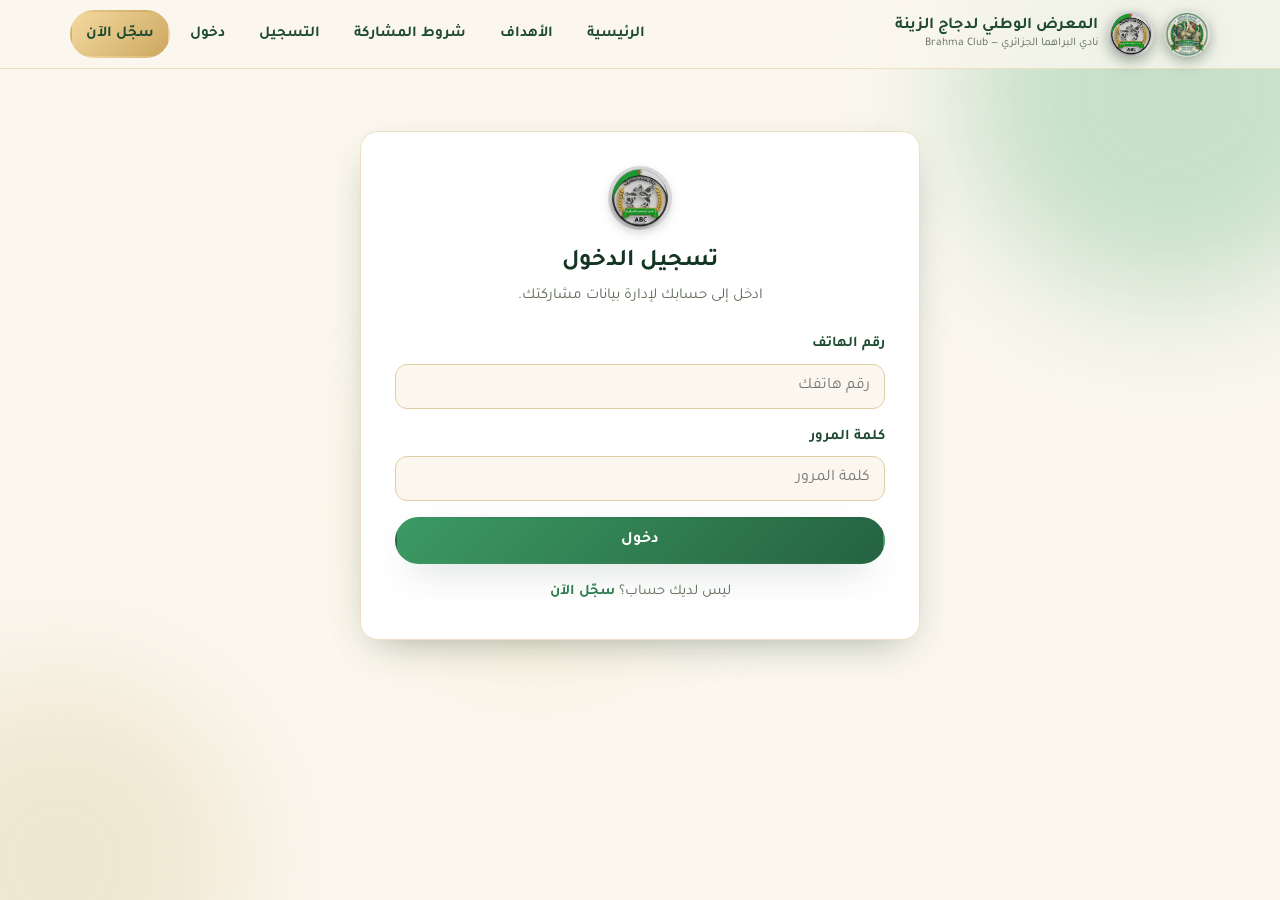
==== admin.html @ 7e458c71 "Add Brahma logo to header (both logos); admin panel to manage multiple admins Header now shows exhib" ====
<!DOCTYPE html>
<html lang="ar" dir="rtl">
<head>
  <meta charset="UTF-8" />
  <meta name="viewport" content="width=device-width, initial-scale=1.0" />
  <title>لوحة الإدارة — المعرض الوطني لدجاج الزينة</title>
  <link rel="icon" href="assets/img/exhibition-logo.jpg" />
  <link rel="preconnect" href="https://fonts.googleapis.com" />
  <link href="https://fonts.googleapis.com/css2?family=Cairo:wght@400;600;700;800&family=Tajawal:wght@400;500;700;800&display=swap" rel="stylesheet" />
  <link rel="stylesheet" href="assets/css/style.css" />
  <style>
    .modal-bg{position:fixed;inset:0;background:rgba(20,53,36,.5);backdrop-filter:blur(4px);display:none;place-items:center;z-index:100;padding:18px}
    .modal-bg.open{display:grid}
    .modal{background:#fff;border-radius:var(--radius);max-width:640px;width:100%;max-height:92vh;overflow:auto;padding:28px;animation:pop .3s ease}
    .modal h3{color:var(--green-800);margin-bottom:16px}
    .modal-actions{display:flex;gap:10px;justify-content:flex-start;margin-top:18px}
    .actions-cell{display:flex;gap:6px}
  </style>
</head>
<body>
  <div class="bg-decor"><span class="blob b1"></span><span class="blob b2"></span><span class="blob b3"></span></div>

  <header class="site-header">
    <div class="container nav">
      <a class="brand" href="index.html">
        <img src="assets/img/exhibition-logo.jpg" onerror="this.onerror=null;this.src=&#39;assets/img/exhibition-logo.jpg&#39;" alt="شعار المعرض" />
        <img src="assets/img/brahma-logo.jpg" onerror="this.onerror=null;this.src=&#39;assets/img/brahma-logo.jpg&#39;" alt="شعار نادي البراهما" />
        <span class="titles"><b>لوحة إدارة المعرض</b><span>نادي البراهما الجزائري — Admin</span></span>
      </a>
      <button class="nav-toggle" aria-label="القائمة" data-icon="menu"></button>
      <nav class="nav-links">
        <a href="index.html">الموقع</a>
        <a href="#" id="logoutBtn">خروج</a>
      </nav>
    </div>
  </header>

  <section class="page-hero">
    <div class="container">
      <h1>لوحة تحكّم الإدارة</h1>
      <p>إحصائيات المعرض وإدارة المشاركين — المعرض الوطني لدجاج الزينة</p>
    </div>
  </section>

  <section class="sec">
    <div class="container">
      <div id="loading" class="center"><div class="spinner"></div></div>

      <div id="content" class="hidden">
        <!-- STATS -->
        <div class="stat-grid">
          <div class="stat"><span class="ic" data-icon="users"></span><b id="tParticipants">0</b><span>إجمالي المشاركين</span></div>
          <div class="stat"><span class="ic" data-icon="feather"></span><b id="tBirds">0</b><span>إجمالي الطيور</span></div>
          <div class="stat"><span class="ic" data-icon="package"></span><b id="tCages">0</b><span>إجمالي الأقفاص</span></div>
          <div class="stat"><span class="ic" data-icon="mappin"></span><b id="tWilayas">0</b><span>ولايات مشاركة</span></div>
        </div>

        <!-- ANALYTICS -->
        <div class="stat-grid">
          <div class="stat"><span class="ic" data-icon="dna"></span><b id="aBreeds">0</b><span>عدد السلالات</span></div>
          <div class="stat"><span class="ic" data-icon="star"></span><b id="aTop" style="font-size:1.25rem">—</b><span>السلالة الأكثر</span></div>
          <div class="stat"><span class="ic" data-icon="trending"></span><b id="aAvgBirds">0</b><span>متوسط الطيور / مشارك</span></div>
          <div class="stat"><span class="ic" data-icon="shuffle"></span><b id="aMulti">0</b><span>مشاركون بعدّة سلالات</span></div>
        </div>

        <!-- BY BREED -->
        <div class="panel">
          <h3><span data-icon="dna"></span> تحليلات حسب السلالة</h3>
          <div class="table-wrap">
            <table>
              <thead><tr><th>السلالة</th><th>المشاركون</th><th>الطيور</th><th>الأقفاص</th><th style="width:30%">نسبة الطيور</th></tr></thead>
              <tbody id="breedStats"></tbody>
            </table>
          </div>
        </div>

        <!-- BREED MANAGEMENT -->
        <div class="panel">
          <h3><span data-icon="clipboard"></span> إدارة قائمة السلالات</h3>
          <p style="color:var(--muted);font-size:.9rem;margin-bottom:12px">السلالات التي تظهر للمشاركين في صفحة التسجيل.</p>
          <div class="alert error" id="breedAlert"></div>
          <div class="toolbar">
            <input id="newBreed" placeholder="اسم سلالة جديدة..." style="flex:1;min-width:200px" />
            <button class="btn btn-primary btn-sm" id="addBreedBtn"><span data-icon="plus"></span> إضافة سلالة</button>
          </div>
          <div class="breed-chips" id="breedChips"></div>
        </div>

        <!-- ADMIN MANAGEMENT -->
        <div class="panel">
          <h3><span data-icon="users"></span> إدارة المدراء</h3>
          <p style="color:var(--muted);font-size:.9rem;margin-bottom:12px">إضافة مدراء جدد يمكنهم الدخول إلى لوحة الإدارة، وتعديل بياناتهم أو حذفهم.</p>
          <div class="alert error" id="adminAlert"></div>
          <div class="table-wrap">
            <table>
              <thead><tr><th>الاسم</th><th>رقم الهاتف</th><th>النوع</th><th>إجراءات</th></tr></thead>
              <tbody id="adminsBody"></tbody>
            </table>
          </div>
          <h4 style="margin:18px 0 10px;color:var(--green-800)">إضافة مدير جديد</h4>
          <div class="row-2">
            <div class="field"><label>الاسم الكامل</label><input id="naName" placeholder="اسم المدير" /></div>
            <div class="field"><label>رقم الهاتف</label><input id="naPhone" inputmode="tel" placeholder="رقم الهاتف" /></div>
          </div>
          <div class="field"><label>كلمة المرور</label><input id="naPass" type="password" placeholder="6 أحرف على الأقل" /></div>
          <button class="btn btn-primary btn-sm" id="addAdminBtn"><span data-icon="plus"></span> إضافة مدير</button>
        </div>

        <!-- BY WILAYA -->
        <div class="panel">
          <h3><span data-icon="barchart"></span> الإحصائيات حسب الولاية</h3>
          <div class="table-wrap">
            <table>
              <thead><tr><th>الولاية</th><th>المشاركون</th><th>الطيور</th><th>الأقفاص</th><th style="width:30%">النسبة</th></tr></thead>
              <tbody id="wilayaStats"></tbody>
            </table>
          </div>
        </div>

        <!-- PARTICIPANTS -->
        <div class="panel">
          <h3><span data-icon="folder"></span> إدارة المشاركين</h3>
          <div class="toolbar">
            <input id="search" placeholder="بحث بالاسم أو الهاتف..." style="flex:1;min-width:180px" />
            <select id="wilayaFilter"><option value="">كل الولايات</option></select>
            <select id="breedFilter"><option value="">كل السلالات</option></select>
            <button class="btn btn-ghost btn-sm" id="exportBtn"><span data-icon="download"></span> تصدير CSV</button>
          </div>
          <div class="table-wrap">
            <table>
              <thead><tr>
                <th>#</th><th>الاسم</th><th>الهاتف</th><th>الولاية</th><th>البلدية</th>
                <th>الطيور</th><th>الأقفاص</th><th>السلالة</th><th>التاريخ</th><th>إجراءات</th>
              </tr></thead>
              <tbody id="usersBody"></tbody>
            </table>
          </div>
          <p id="emptyMsg" class="center muted hidden mt" style="color:var(--muted)">لا يوجد مشاركون بعد.</p>
          <div class="pager" id="pager"></div>
        </div>
      </div>
    </div>
  </section>

  <!-- EDIT MODAL -->
  <div class="modal-bg" id="modalBg">
    <div class="modal">
      <h3>تعديل بيانات المشارك</h3>
      <div class="alert error" id="modalAlert"></div>
      <form id="editForm">
        <input type="hidden" name="id" />
        <div class="row-2">
          <div class="field"><label>الاسم الكامل</label><input name="fullName" required /></div>
          <div class="field"><label>رقم الهاتف</label><input name="phone" required /></div>
        </div>
        <div class="field"><label>البريد الإلكتروني</label><input name="email" type="email" /></div>
        <div class="row-2">
          <div class="field"><label>الولاية</label><select name="wilaya" id="mWilaya" required></select></div>
          <div class="field"><label>البلدية</label><select name="baladya" id="mBaladya" required></select></div>
        </div>
        <div class="field">
          <label>السلالات وعدد الطيور والأقفاص</label>
          <div class="breeds-box" id="mBreedsBox"></div>
          <button type="button" class="add-breed" id="mAddBreed"><span data-icon="plus"></span> إضافة سلالة</button>
        </div>
        <div class="field"><label>ملاحظات</label><textarea name="notes"></textarea></div>
        <div class="modal-actions">
          <button class="btn btn-primary" type="submit">حفظ</button>
          <button class="btn btn-ghost" type="button" id="closeModal">إلغاء</button>
        </div>
      </form>
    </div>
  </div>

  <!-- EDIT ADMIN MODAL -->
  <div class="modal-bg" id="adminModalBg">
    <div class="modal">
      <h3>تعديل بيانات المدير</h3>
      <div class="alert error" id="adminModalAlert"></div>
      <form id="adminEditForm">
        <input type="hidden" name="id" />
        <div class="field"><label>الاسم الكامل</label><input name="fullName" required /></div>
        <div class="field"><label>رقم الهاتف</label><input name="phone" required /></div>
        <div class="field"><label>كلمة مرور جديدة (اتركها فارغة للإبقاء على الحالية)</label><input name="password" type="password" placeholder="••••••" /></div>
        <div class="modal-actions">
          <button class="btn btn-primary" type="submit">حفظ</button>
          <button class="btn btn-ghost" type="button" id="closeAdminModal">إلغاء</button>
        </div>
      </form>
    </div>
  </div>

  <script src="assets/js/config.js"></script>
  <script src="assets/js/data.js"></script>
  <script src="assets/js/icons.js"></script>
  <script src="assets/js/main.js"></script>
  <script src="assets/js/admin.js"></script>
</body>
</html>
---- assets/css/style.css ----
/* =========================================================================
   المعرض الوطني لدجاج الزينة — Brahma Club Algeria
   Theme: green & beige, animated, RTL Arabic.
   ========================================================================= */
:root{
  --green-900:#143524;
  --green-800:#1d4a30;
  --green-700:#256241;
  --green-600:#2f7d4f;
  --green-500:#3c9a63;
  --green-300:#7bbf95;
  --beige-50:#fbf7ee;
  --beige-100:#f5ecd8;
  --beige-200:#ece0c4;
  --beige-300:#e0cfa6;
  --gold:#cda860;
  --gold-light:#f3d9a0;
  --ink:#26331f;
  --muted:#5e6b56;
  --white:#ffffff;
  --danger:#c0492f;
  --shadow:0 14px 40px -18px rgba(20,53,36,.45);
  --radius:18px;
  --radius-sm:12px;
  --maxw:1180px;
  --font:"Tajawal","Cairo",system-ui,"Segoe UI",sans-serif;
}

*{box-sizing:border-box;margin:0;padding:0}
html{scroll-behavior:smooth}
body{
  font-family:var(--font);
  color:var(--ink);
  background:var(--beige-50);
  direction:rtl;
  line-height:1.7;
  overflow-x:hidden;
}
a{color:inherit;text-decoration:none}
img,svg{max-width:100%;display:block}
.container{width:100%;max-width:var(--maxw);margin-inline:auto;padding-inline:20px}
section{position:relative}

/* ---- decorative animated background blobs ---- */
.bg-decor{position:fixed;inset:0;z-index:-1;overflow:hidden;pointer-events:none}
.blob{position:absolute;border-radius:50%;filter:blur(60px);opacity:.4;animation:float 18s ease-in-out infinite}
.blob.b1{width:420px;height:420px;background:var(--green-300);top:-120px;right:-100px}
.blob.b2{width:360px;height:360px;background:var(--beige-300);bottom:-140px;left:-120px;animation-delay:-6s}
.blob.b3{width:300px;height:300px;background:var(--gold-light);top:40%;left:30%;animation-delay:-11s;opacity:.25}
@keyframes float{0%,100%{transform:translateY(0) translateX(0) scale(1)}50%{transform:translateY(-40px) translateX(25px) scale(1.08)}}

/* ---------- Header / Nav ---------- */
.site-header{position:sticky;top:0;z-index:50;background:rgba(251,247,238,.82);backdrop-filter:blur(12px);border-bottom:1px solid var(--beige-200)}
.nav{display:flex;align-items:center;justify-content:space-between;gap:18px;padding-block:10px}
.brand{display:flex;align-items:center;gap:10px}
.brand img{width:46px;height:46px;filter:drop-shadow(0 4px 8px rgba(20,53,36,.25))}
.brand .titles{display:flex;flex-direction:column;line-height:1.2}
.brand .titles b{font-size:1.02rem;color:var(--green-800)}
.brand .titles span{font-size:.72rem;color:var(--muted)}
.nav-links{display:flex;align-items:center;gap:6px}
.nav-links a{padding:9px 14px;border-radius:999px;font-weight:600;font-size:.95rem;color:var(--green-800);transition:.25s}
.nav-links a:hover{background:var(--beige-100);color:var(--green-600)}
.nav-links a.active{background:var(--green-600);color:#fff}
.nav-toggle{display:none;background:none;border:0;cursor:pointer;font-size:1.7rem;color:var(--green-800)}

/* ---------- Logo images (square JPGs rendered as clean circles) ---------- */
.brand img,.hero-logos img,.form-head img,.hero-card .big-logo{
  border-radius:50%;background:#fff;object-fit:cover;aspect-ratio:1/1;
  box-shadow:0 4px 14px -6px rgba(20,53,36,.45)
}
.hero-card .big-logo{box-shadow:0 8px 24px -8px rgba(0,0,0,.5)}

/* ---------- Icons (inline SVG) ---------- */
.svg-ic{display:inline-block;vertical-align:-0.14em;flex:0 0 auto}
.card .ic .svg-ic,.stat .ic .svg-ic{width:1.15em;height:1.15em}
.panel h3{gap:8px}
.panel h3 .svg-ic{color:var(--green-600)}

/* ---------- Buttons ---------- */
.btn{display:inline-flex;align-items:center;justify-content:center;gap:8px;padding:12px 24px;border-radius:999px;font-weight:700;font-family:inherit;font-size:1rem;cursor:pointer;border:2px solid transparent;transition:transform .2s,box-shadow .2s,background .2s}
.btn:hover{transform:translateY(-2px)}
.btn-primary{background:linear-gradient(135deg,var(--green-500),var(--green-700));color:#fff;box-shadow:var(--shadow)}
.btn-primary:hover{box-shadow:0 18px 40px -14px rgba(20,53,36,.6)}
.btn-gold{background:linear-gradient(135deg,var(--gold-light),var(--gold));color:var(--green-900)}
.btn-ghost{background:transparent;border-color:var(--green-600);color:var(--green-700)}
.btn-ghost:hover{background:var(--green-600);color:#fff}
.btn-danger{background:var(--danger);color:#fff}
.btn-sm{padding:7px 14px;font-size:.85rem}
.btn-block{width:100%}

/* ---------- Hero ---------- */
.hero{padding:64px 0 48px;position:relative}
.hero-grid{display:grid;grid-template-columns:1.1fr .9fr;gap:40px;align-items:center}
.hero-logos{display:flex;gap:18px;margin-bottom:22px}
.hero-logos img{width:78px;height:78px;animation:pop .8s ease both}
.hero-logos img:nth-child(2){animation-delay:.15s}
.eyebrow{display:inline-block;background:var(--beige-100);color:var(--green-700);padding:6px 16px;border-radius:999px;font-weight:700;font-size:.85rem;border:1px solid var(--beige-300);margin-bottom:14px}
.hero h1{font-size:clamp(1.9rem,4vw,3rem);line-height:1.25;color:var(--green-900);margin-bottom:16px}
.hero h1 .hl{background:linear-gradient(120deg,var(--gold),var(--green-600));-webkit-background-clip:text;background-clip:text;color:transparent}
.hero p.lead{font-size:1.12rem;color:var(--muted);max-width:46ch;margin-bottom:26px}
.hero-cta{display:flex;gap:14px;flex-wrap:wrap}
.hero-visual{position:relative;display:grid;place-items:center}
.hero-card{background:linear-gradient(160deg,var(--green-700),var(--green-900));border-radius:28px;padding:34px;color:#fff;box-shadow:var(--shadow);width:100%;position:relative;overflow:hidden;animation:pop 1s ease both}
.hero-card::after{content:"";position:absolute;width:220px;height:220px;background:radial-gradient(circle,var(--gold-light),transparent 65%);opacity:.3;top:-60px;left:-40px}
.hero-card .big-logo{width:120px;height:120px;margin:0 auto 18px;animation:spin-slow 26s linear infinite}
.hero-card h3{text-align:center;font-size:1.3rem;margin-bottom:6px}
.hero-card p{text-align:center;color:var(--beige-200);font-size:.95rem}
.hero-stats{display:flex;justify-content:space-around;margin-top:22px;border-top:1px solid rgba(255,255,255,.15);padding-top:18px}
.hero-stats div{text-align:center}
.hero-stats b{display:block;font-size:1.5rem;color:var(--gold-light)}
.hero-stats span{font-size:.78rem;color:var(--beige-200)}
@keyframes pop{from{opacity:0;transform:translateY(24px) scale(.96)}to{opacity:1;transform:none}}
@keyframes spin-slow{to{transform:rotate(360deg)}}

/* ---------- Section heading ---------- */
.sec{padding:62px 0}
.sec-head{text-align:center;max-width:680px;margin:0 auto 42px}
.sec-head .kicker{color:var(--gold);font-weight:700;letter-spacing:1px;font-size:.85rem;text-transform:uppercase}
.sec-head h2{font-size:clamp(1.6rem,3vw,2.3rem);color:var(--green-900);margin:8px 0 12px}
.sec-head p{color:var(--muted)}
.sec.alt{background:linear-gradient(180deg,var(--beige-100),var(--beige-50))}

/* ---------- Cards / goals ---------- */
.grid{display:grid;gap:22px}
.grid-3{grid-template-columns:repeat(3,1fr)}
.grid-2{grid-template-columns:repeat(2,1fr)}
.card{background:#fff;border:1px solid var(--beige-200);border-radius:var(--radius);padding:26px;box-shadow:0 8px 24px -16px rgba(20,53,36,.4);transition:transform .3s,box-shadow .3s;position:relative;overflow:hidden}
.card:hover{transform:translateY(-6px);box-shadow:var(--shadow)}
.card .num{position:absolute;top:14px;left:18px;font-size:3rem;font-weight:800;color:var(--beige-200);line-height:1}
.card .ic{width:54px;height:54px;border-radius:14px;display:grid;place-items:center;background:linear-gradient(135deg,var(--green-500),var(--green-700));color:#fff;font-size:1.5rem;margin-bottom:14px}
.card h3{color:var(--green-800);font-size:1.12rem;margin-bottom:8px}
.card p{color:var(--muted);font-size:.96rem}

/* reveal on scroll */
.reveal{opacity:0;transform:translateY(30px);transition:opacity .7s ease,transform .7s ease}
.reveal.in{opacity:1;transform:none}

/* ---------- Conditions list ---------- */
.cond-list{list-style:none;display:grid;gap:14px;max-width:900px;margin-inline:auto}
.cond-list li{background:#fff;border:1px solid var(--beige-200);border-right:5px solid var(--green-600);border-radius:var(--radius-sm);padding:16px 20px;display:flex;gap:14px;align-items:flex-start;box-shadow:0 6px 18px -14px rgba(20,53,36,.4);transition:.25s}
.cond-list li:hover{transform:translateX(-6px);border-right-color:var(--gold)}
.cond-list li .chk{flex:0 0 auto;width:26px;height:26px;border-radius:50%;background:var(--green-600);color:#fff;display:grid;place-items:center;font-size:.8rem;margin-top:2px}

/* ---------- Forms ---------- */
.form-wrap{max-width:560px;margin-inline:auto;background:#fff;border:1px solid var(--beige-200);border-radius:var(--radius);box-shadow:var(--shadow);padding:34px;animation:pop .6s ease both}
.form-wrap.wide{max-width:820px}
.form-head{text-align:center;margin-bottom:24px}
.form-head img{width:64px;height:64px;margin:0 auto 12px}
.form-head h2{color:var(--green-900);font-size:1.5rem}
.form-head p{color:var(--muted);font-size:.95rem}
.field{margin-bottom:16px}
.field label{display:block;font-weight:600;color:var(--green-800);margin-bottom:6px;font-size:.92rem}
.field input,.field select,.field textarea{
  width:100%;padding:12px 14px;border:1.6px solid var(--beige-300);border-radius:var(--radius-sm);
  font-family:inherit;font-size:1rem;background:var(--beige-50);color:var(--ink);transition:.2s
}
.field input:focus,.field select:focus,.field textarea:focus{outline:none;border-color:var(--green-500);background:#fff;box-shadow:0 0 0 4px rgba(60,154,99,.15)}
.field textarea{resize:vertical;min-height:90px}
.row-2{display:grid;grid-template-columns:1fr 1fr;gap:14px}

/* ---------- Multi-breed editor ---------- */
.breeds-box{border:1.6px dashed var(--beige-300);border-radius:var(--radius-sm);padding:12px;background:var(--beige-50);margin-bottom:8px}
.breed-row{display:grid;grid-template-columns:1.6fr 1fr 1fr auto;gap:8px;margin-bottom:8px;align-items:center;animation:pop .25s ease}
.breed-row:last-child{margin-bottom:0}
.breed-row select,.breed-row input{padding:10px 12px;border:1.6px solid var(--beige-300);border-radius:10px;font-family:inherit;background:#fff;font-size:.95rem;width:100%}
.breed-row select:focus,.breed-row input:focus{outline:none;border-color:var(--green-500);box-shadow:0 0 0 3px rgba(60,154,99,.15)}
.br-del{border:0;background:#fbe6e1;color:var(--danger);width:38px;height:38px;border-radius:10px;cursor:pointer;font-size:1rem;font-weight:700;transition:.2s}
.br-del:hover{background:var(--danger);color:#fff}
.add-breed{display:inline-flex;align-items:center;gap:6px;background:var(--beige-100);border:1.5px solid var(--green-500);color:var(--green-700);padding:8px 16px;border-radius:999px;font-family:inherit;font-weight:700;cursor:pointer;font-size:.9rem;transition:.2s}
.add-breed:hover{background:var(--green-600);color:#fff}
.breeds-summary{font-size:.9rem;color:var(--green-700);font-weight:700;margin-top:8px}
.breed-chips{display:flex;flex-wrap:wrap;gap:5px}
.breed-chips .badge{background:var(--green-600)}
@media(max-width:540px){.breed-row{grid-template-columns:1fr 1fr auto}.breed-row select{grid-column:1/-1}}
.alert{padding:12px 16px;border-radius:var(--radius-sm);font-weight:600;margin-bottom:16px;font-size:.92rem;display:none}
.alert.show{display:block;animation:pop .3s ease}
.alert.error{background:#fbe6e1;color:var(--danger);border:1px solid #eebcb0}
.alert.success{background:#e3f3e9;color:var(--green-700);border:1px solid #b8ddc6}
.form-foot{text-align:center;margin-top:16px;color:var(--muted);font-size:.92rem}
.form-foot a{color:var(--green-600);font-weight:700}

/* ---------- Dashboard ---------- */
.dash-head{display:flex;align-items:center;justify-content:space-between;gap:16px;flex-wrap:wrap;margin-bottom:26px}
.stat-grid{display:grid;grid-template-columns:repeat(4,1fr);gap:18px;margin-bottom:28px}
.stat{background:linear-gradient(160deg,#fff,var(--beige-50));border:1px solid var(--beige-200);border-radius:var(--radius);padding:22px;box-shadow:0 8px 22px -16px rgba(20,53,36,.4);position:relative;overflow:hidden}
.stat .ic{position:absolute;left:16px;top:16px;font-size:1.7rem;opacity:.25}
.stat b{display:block;font-size:2.1rem;color:var(--green-700);line-height:1}
.stat span{color:var(--muted);font-size:.9rem}
.panel{background:#fff;border:1px solid var(--beige-200);border-radius:var(--radius);box-shadow:0 8px 24px -18px rgba(20,53,36,.4);padding:22px;margin-bottom:24px}
.panel h3{color:var(--green-800);margin-bottom:14px;display:flex;align-items:center;gap:8px}
.toolbar{display:flex;gap:10px;flex-wrap:wrap;margin-bottom:16px}
.toolbar input,.toolbar select{padding:10px 12px;border:1.5px solid var(--beige-300);border-radius:10px;font-family:inherit;background:var(--beige-50)}
.table-wrap{overflow-x:auto;border-radius:var(--radius-sm)}
table{width:100%;border-collapse:collapse;font-size:.92rem}
th,td{padding:12px 14px;text-align:right;border-bottom:1px solid var(--beige-200);white-space:nowrap}
thead th{background:var(--green-700);color:#fff;position:sticky;top:0;font-weight:700}
tbody tr:nth-child(even){background:var(--beige-50)}
tbody tr:hover{background:var(--beige-100)}
.badge{display:inline-block;padding:3px 10px;border-radius:999px;font-size:.78rem;font-weight:700;background:var(--green-600);color:#fff}
.badge.beige{background:var(--beige-200);color:var(--green-800)}
.bar{height:9px;border-radius:999px;background:linear-gradient(90deg,var(--green-500),var(--green-700));min-width:6px}
.pager{display:flex;align-items:center;justify-content:center;gap:10px;margin-top:16px;flex-wrap:wrap}
.pager button{padding:7px 14px;border-radius:10px;border:1.5px solid var(--green-500);background:#fff;color:var(--green-700);font-family:inherit;font-weight:700;cursor:pointer;transition:.2s}
.pager button:hover:not(:disabled){background:var(--green-600);color:#fff}
.pager button:disabled{opacity:.4;cursor:not-allowed}
.pager .pginfo{color:var(--muted);font-size:.9rem}

/* ---------- Footer ---------- */
.site-footer{background:linear-gradient(180deg,var(--green-800),var(--green-900));color:var(--beige-100);margin-top:60px}
.footer-grid{display:grid;grid-template-columns:2fr 1fr 1fr;gap:30px;padding:48px 0 28px}
.footer-grid .brand .titles b{color:#fff}
.footer-grid .brand .titles span{color:var(--beige-200)}
.footer-grid p{color:var(--beige-200);font-size:.92rem;margin-top:12px;max-width:38ch}
.footer-grid h4{color:var(--gold-light);margin-bottom:12px}
.footer-grid ul{list-style:none;display:grid;gap:8px}
.footer-grid a{color:var(--beige-200);font-size:.92rem}
.footer-grid a:hover{color:#fff}
.footer-bottom{border-top:1px solid rgba(255,255,255,.12);padding:16px 0;text-align:center;font-size:.85rem;color:var(--beige-200)}

/* ---------- Page hero (sub pages) ---------- */
.page-hero{background:linear-gradient(135deg,var(--green-700),var(--green-900));color:#fff;padding:54px 0;text-align:center;position:relative;overflow:hidden}
.page-hero::after{content:"";position:absolute;inset:0;background:radial-gradient(circle at 80% 20%,rgba(243,217,160,.18),transparent 50%)}
.page-hero h1{font-size:clamp(1.7rem,3.4vw,2.6rem);position:relative}
.page-hero p{color:var(--beige-200);position:relative;margin-top:8px}

.spinner{width:42px;height:42px;border:4px solid var(--beige-200);border-top-color:var(--green-600);border-radius:50%;animation:spin .8s linear infinite;margin:30px auto}
@keyframes spin{to{transform:rotate(360deg)}}
.center{text-align:center}
.mt{margin-top:20px}
.hidden{display:none!important}

/* ---------- Responsive ---------- */
@media(max-width:860px){
  .hero-grid{grid-template-columns:1fr}
  .grid-3{grid-template-columns:1fr 1fr}
  .footer-grid{grid-template-columns:1fr 1fr}
  .stat-grid{grid-template-columns:1fr 1fr}
  .nav-links{position:fixed;inset:64px 0 auto 0;flex-direction:column;background:var(--beige-50);padding:18px;border-bottom:1px solid var(--beige-200);transform:translateY(-150%);transition:.3s;z-index:40}
  .nav-links.open{transform:none}
  .nav-links a{width:100%}
  .nav-toggle{display:block}
}
@media(max-width:540px){
  .grid-3,.grid-2,.row-2,.footer-grid,.stat-grid{grid-template-columns:1fr}
  .hero-logos img{width:62px;height:62px}
  .brand img{width:38px;height:38px}
  .brand .titles b{font-size:.9rem}
  .brand .titles span{font-size:.66rem}
}
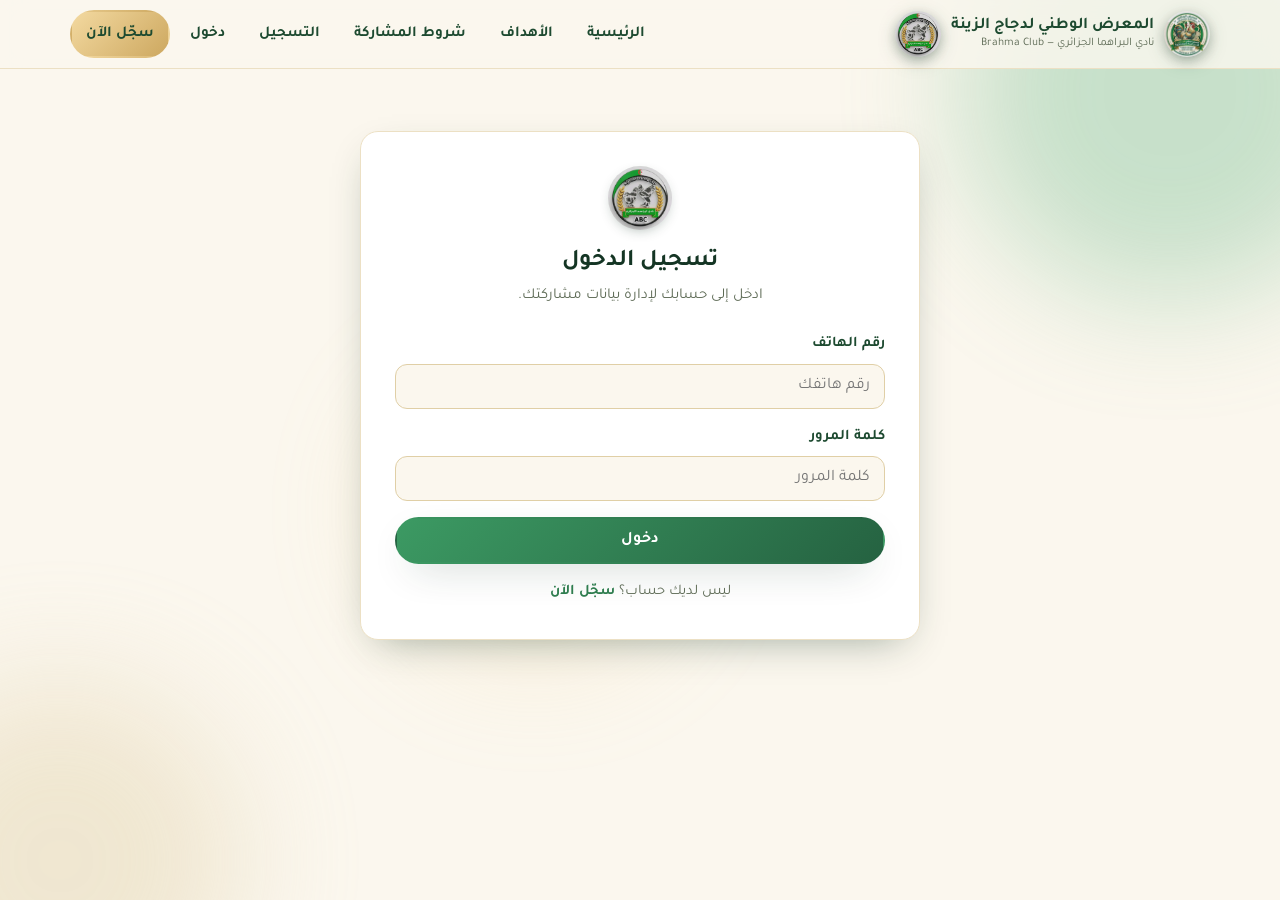
==== commit 36c17723: "Header: place Brahma logo after the title (one logo on each side) Co-Authored-By: Claude Opus 4.8 <n" ====
--- a/admin.html
+++ b/admin.html
@@ -24,8 +24,8 @@
     <div class="container nav">
       <a class="brand" href="index.html">
         <img src="assets/img/exhibition-logo.jpg" onerror="this.onerror=null;this.src=&#39;assets/img/exhibition-logo.jpg&#39;" alt="شعار المعرض" />
+        <span class="titles"><b>لوحة إدارة المعرض</b><span>نادي البراهما الجزائري — Admin</span></span>
         <img src="assets/img/brahma-logo.jpg" onerror="this.onerror=null;this.src=&#39;assets/img/brahma-logo.jpg&#39;" alt="شعار نادي البراهما" />
-        <span class="titles"><b>لوحة إدارة المعرض</b><span>نادي البراهما الجزائري — Admin</span></span>
       </a>
       <button class="nav-toggle" aria-label="القائمة" data-icon="menu"></button>
       <nav class="nav-links">
--- a/assets/css/style.css
+++ b/assets/css/style.css
@@ -198,7 +198,11 @@
 tbody tr:hover{background:var(--beige-100)}
 .badge{display:inline-block;padding:3px 10px;border-radius:999px;font-size:.78rem;font-weight:700;background:var(--green-600);color:#fff}
 .badge.beige{background:var(--beige-200);color:var(--green-800)}
-.bar{height:9px;border-radius:999px;background:linear-gradient(90deg,var(--green-500),var(--green-700));min-width:6px}
+/* percentage bar (track + fill + label) */
+.prog{display:flex;align-items:center;gap:10px}
+.prog-track{flex:1;height:11px;border-radius:999px;background:var(--beige-200);overflow:hidden;min-width:60px;box-shadow:inset 0 1px 2px rgba(20,53,36,.12)}
+.prog-fill{height:100%;border-radius:999px;background:linear-gradient(90deg,var(--green-700),var(--green-400,#4cae72));min-width:3px;transition:width .7s cubic-bezier(.4,0,.2,1)}
+.prog-pct{font-size:.82rem;font-weight:800;color:var(--green-700);min-width:40px;text-align:left}
 .pager{display:flex;align-items:center;justify-content:center;gap:10px;margin-top:16px;flex-wrap:wrap}
 .pager button{padding:7px 14px;border-radius:10px;border:1.5px solid var(--green-500);background:#fff;color:var(--green-700);font-family:inherit;font-weight:700;cursor:pointer;transition:.2s}
 .pager button:hover:not(:disabled){background:var(--green-600);color:#fff}
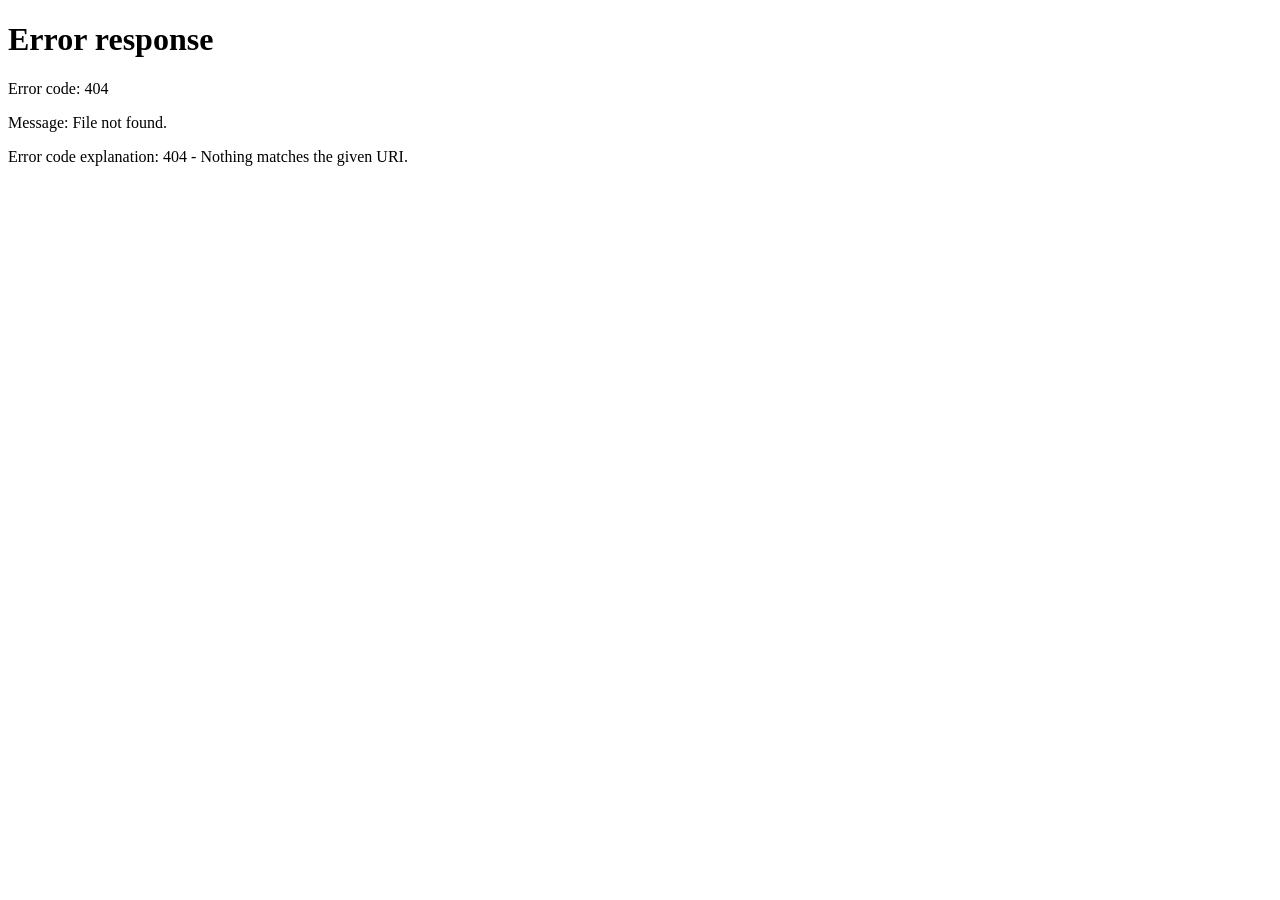
==== commit d178a0d5: "Clean URLs without .html (Vercel cleanUrls + extensionless links) Adds vercel.json cleanUrls; all in" ====
--- a/admin.html
+++ b/admin.html
@@ -5,6 +5,24 @@
   <meta name="viewport" content="width=device-width, initial-scale=1.0" />
   <title>لوحة الإدارة — المعرض الوطني لدجاج الزينة</title>
   <link rel="icon" href="assets/img/exhibition-logo.jpg" />
+  <!-- Social share preview (Open Graph / Twitter) -->
+  <meta property="og:type" content="website" />
+  <meta property="og:site_name" content="نادي البراهما الجزائري — Brahma Club" />
+  <meta property="og:title" content="المعرض الوطني لدجاج الزينة بالجزائر 2026" />
+  <meta property="og:description" content="المنصة الرقمية الرسمية للمشاركة في المعرض الوطني لدجاج الزينة، من تنظيم نادي البراهما الجزائري. سجّل بياناتك وعدد طيورك وأقفاصك." />
+  <meta property="og:url" content="https://chicken1-one.vercel.app/" />
+  <meta property="og:image" content="https://chicken1-one.vercel.app/assets/img/brahma-logo.jpg" />
+  <meta property="og:image:secure_url" content="https://chicken1-one.vercel.app/assets/img/brahma-logo.jpg" />
+  <meta property="og:image:type" content="image/jpeg" />
+  <meta property="og:image:width" content="715" />
+  <meta property="og:image:height" content="715" />
+  <meta property="og:image:alt" content="شعار نادي البراهما الجزائري — منظّم المعرض" />
+  <meta property="og:locale" content="ar_DZ" />
+  <meta name="twitter:card" content="summary" />
+  <meta name="twitter:title" content="المعرض الوطني لدجاج الزينة بالجزائر 2026" />
+  <meta name="twitter:description" content="المنصة الرقمية الرسمية للمشاركة في المعرض الوطني لدجاج الزينة، من تنظيم نادي البراهما الجزائري. سجّل بياناتك وعدد طيورك وأقفاصك." />
+  <meta name="twitter:image" content="https://chicken1-one.vercel.app/assets/img/brahma-logo.jpg" />
+  <meta name="theme-color" content="#15793a" />
   <link rel="preconnect" href="https://fonts.googleapis.com" />
   <link href="https://fonts.googleapis.com/css2?family=Cairo:wght@400;600;700;800&family=Tajawal:wght@400;500;700;800&display=swap" rel="stylesheet" />
   <link rel="stylesheet" href="assets/css/style.css" />
@@ -22,14 +40,14 @@
 
   <header class="site-header">
     <div class="container nav">
-      <a class="brand" href="index.html">
+      <a class="brand" href="/">
         <img src="assets/img/exhibition-logo.jpg" onerror="this.onerror=null;this.src=&#39;assets/img/exhibition-logo.jpg&#39;" alt="شعار المعرض" />
         <span class="titles"><b>لوحة إدارة المعرض</b><span>نادي البراهما الجزائري — Admin</span></span>
         <img src="assets/img/brahma-logo.jpg" onerror="this.onerror=null;this.src=&#39;assets/img/brahma-logo.jpg&#39;" alt="شعار نادي البراهما" />
       </a>
       <button class="nav-toggle" aria-label="القائمة" data-icon="menu"></button>
       <nav class="nav-links">
-        <a href="index.html">الموقع</a>
+        <a href="/">الموقع</a>
         <a href="#" id="logoutBtn">خروج</a>
       </nav>
     </div>
